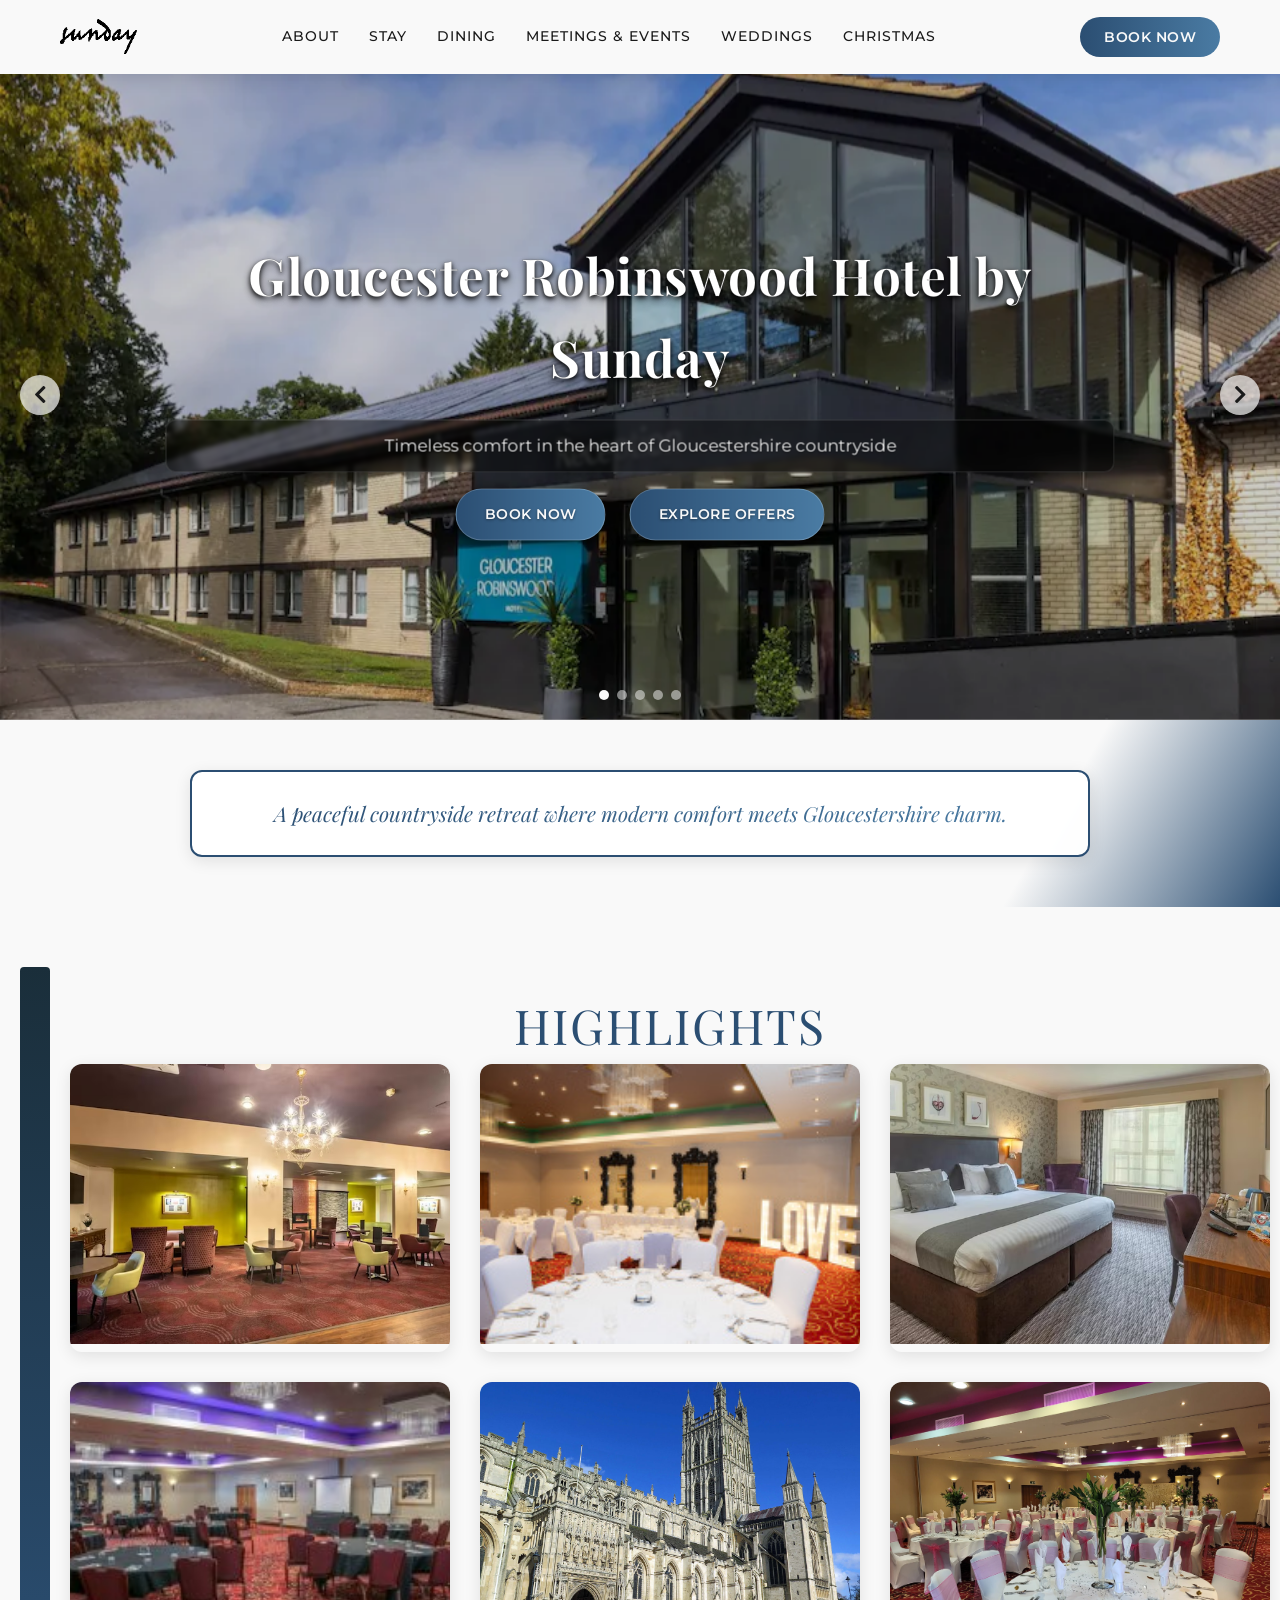
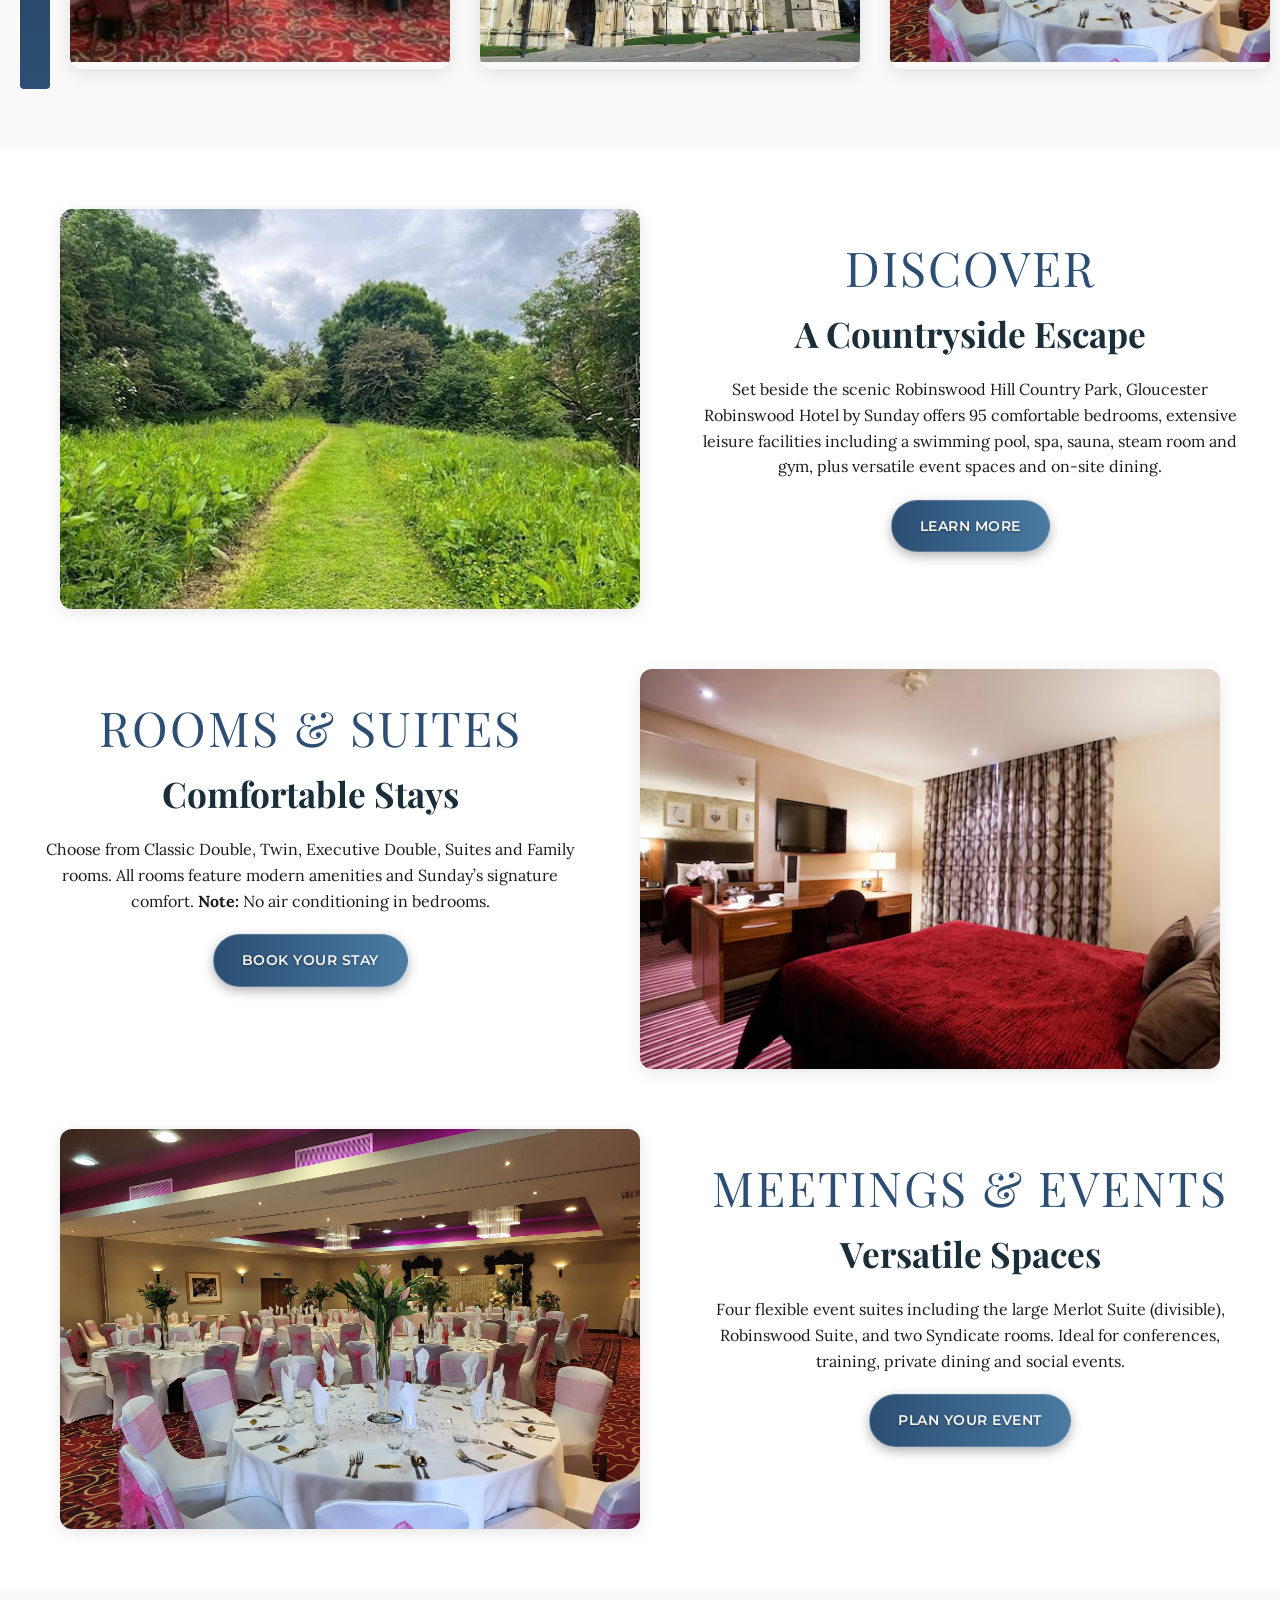
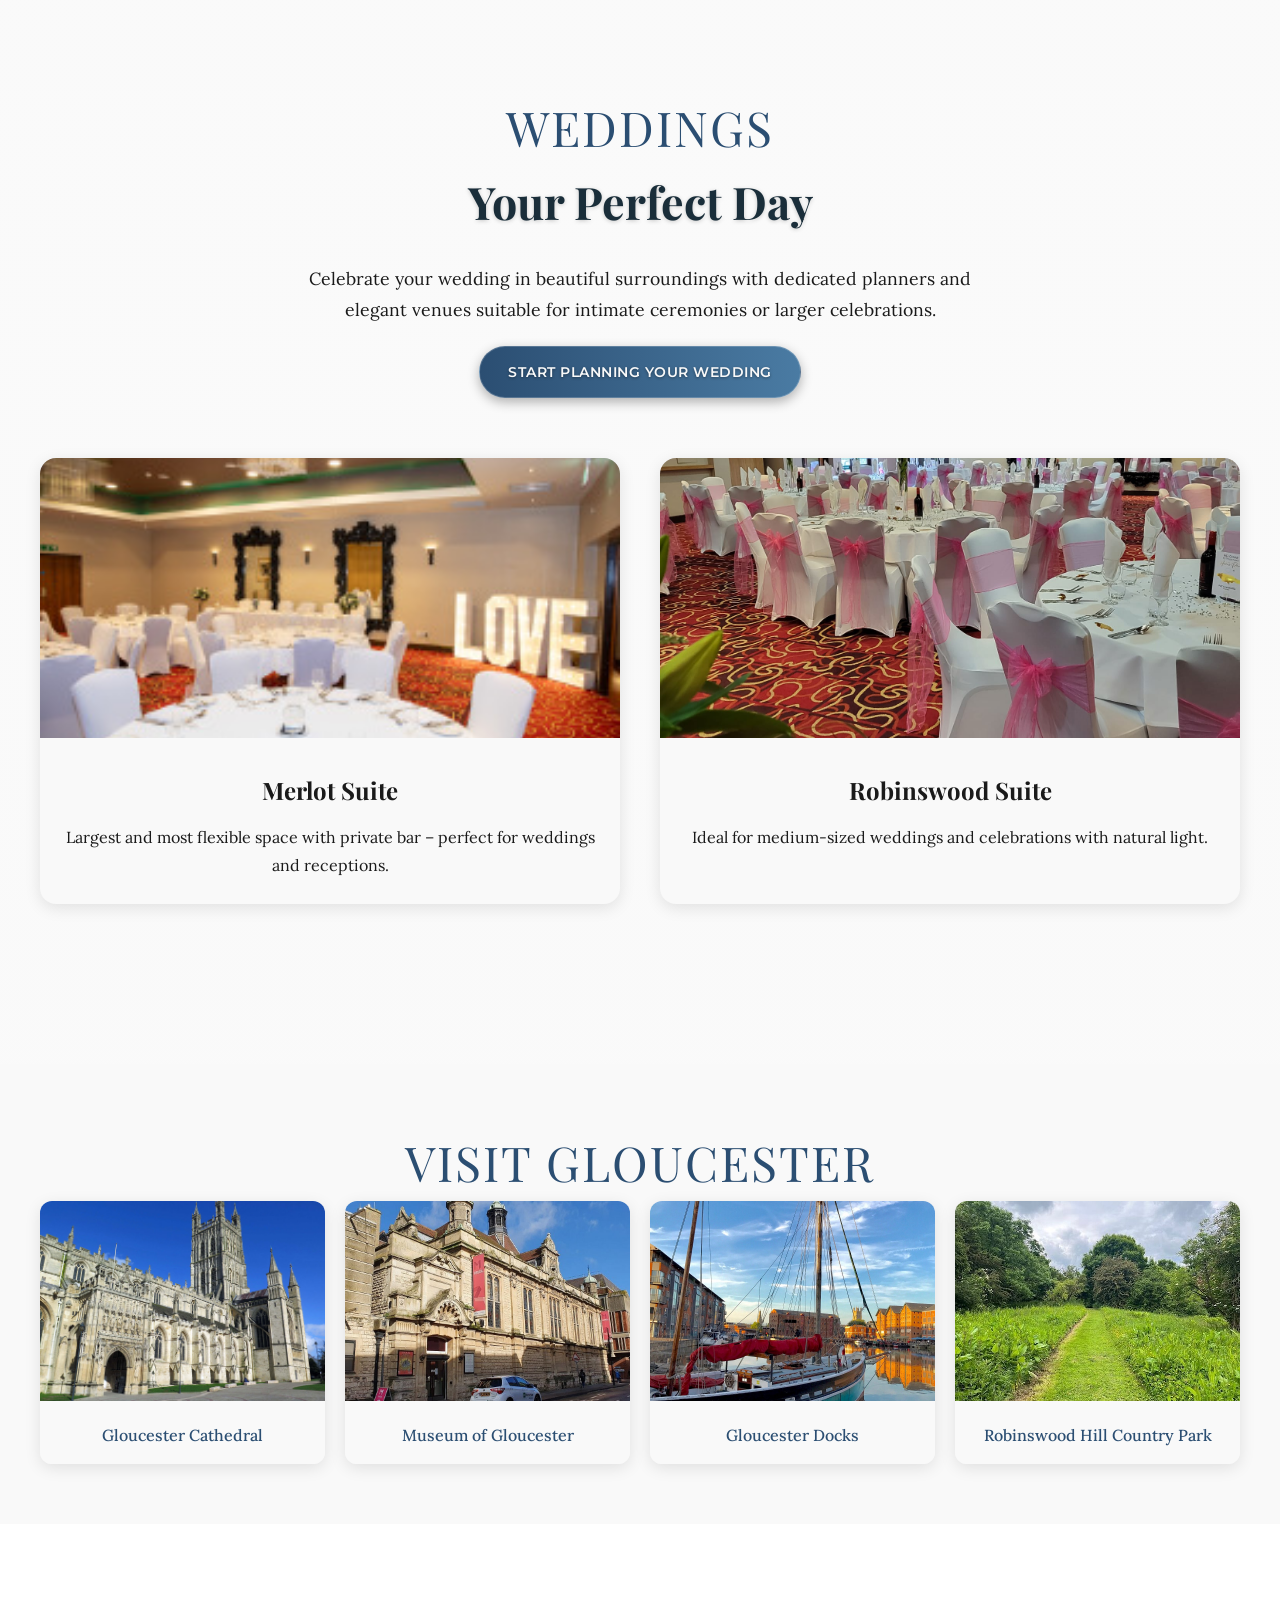
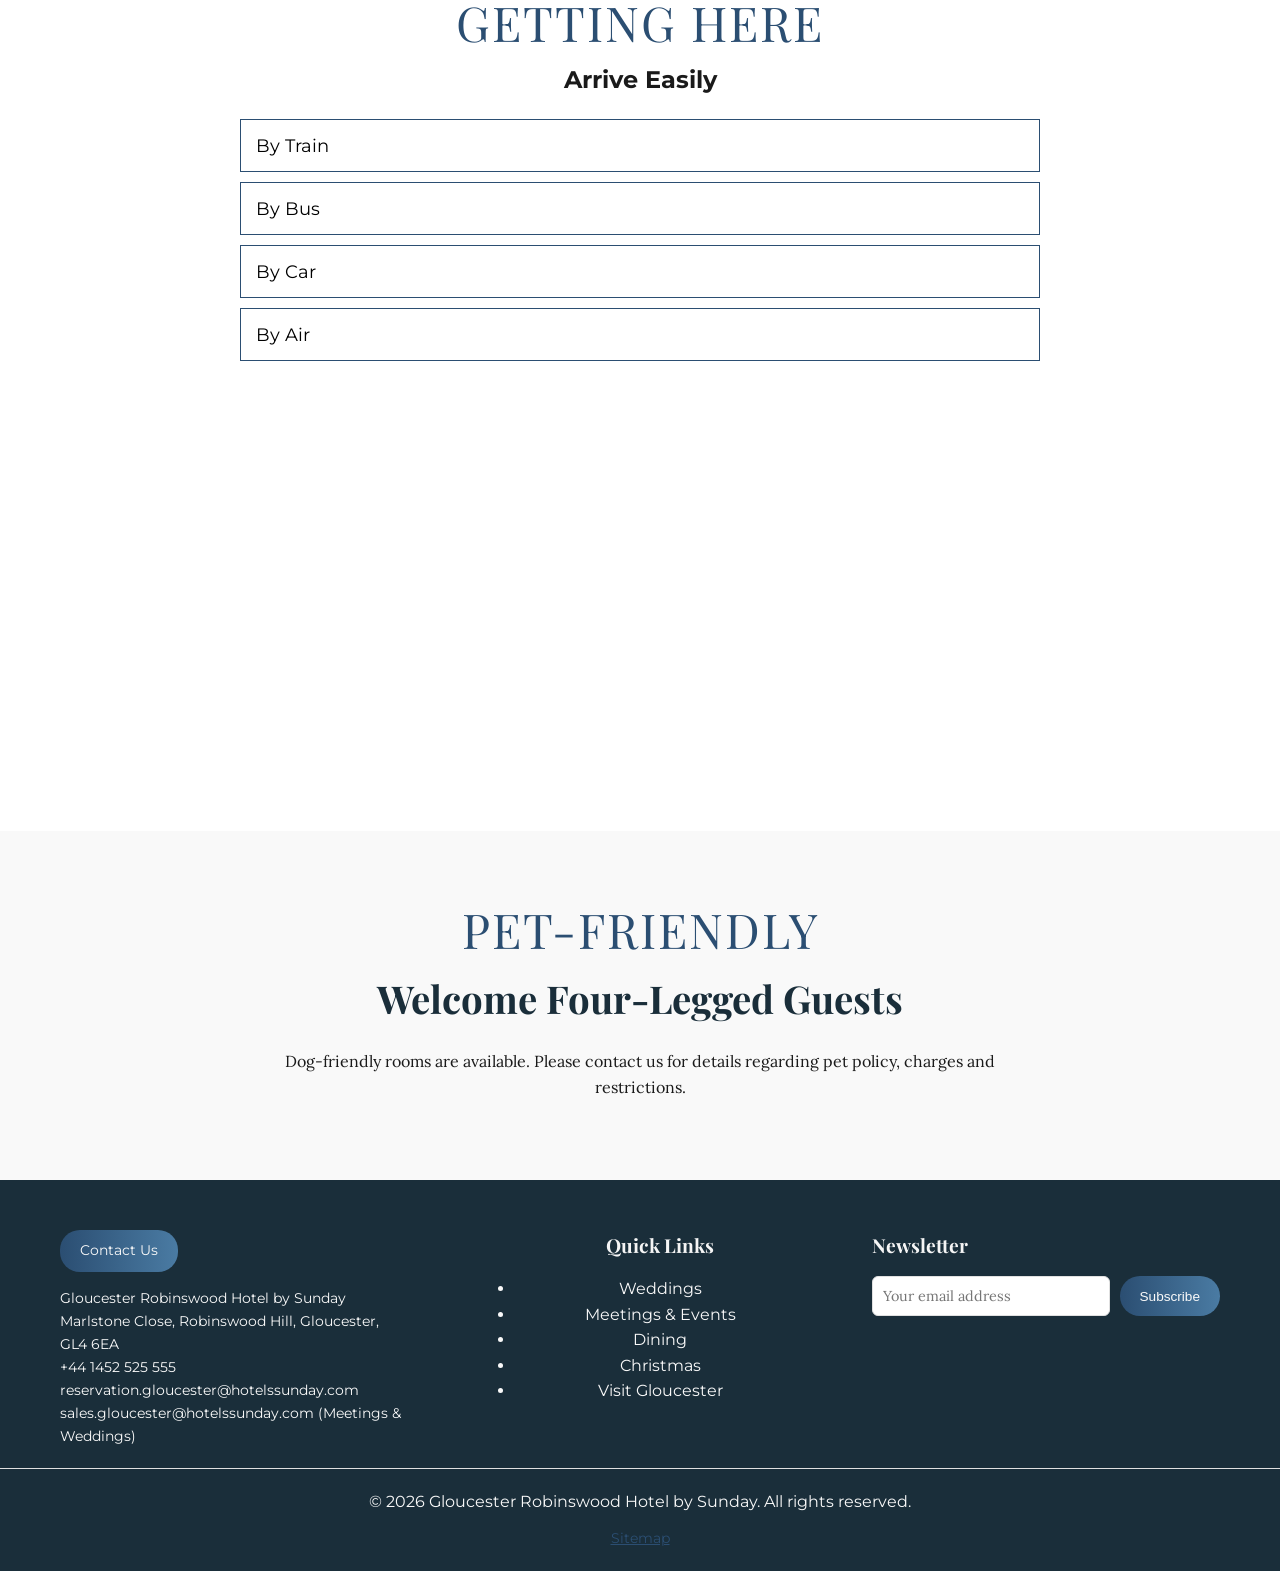
==== index.html @ 358e743c "upload" ====
<!doctype html>
<html lang="en">
  <head>
    <meta charset="UTF-8" />
    <meta name="viewport" content="width=device-width, initial-scale=1.0" />
    <meta
      name="description"
      content="Gloucester Robinswood Hotel by Sunday – A luxury countryside hotel set beside Robinswood Hill Country Park, offering elegant rooms, leisure facilities with swimming pool, modern dining, and event spaces."
    />
    <meta
      name="keywords"
      content="Gloucester Robinswood Hotel, Robinswood Hotel Gloucester, Gloucester Robinswood Hotel by Sunday, Sunday Hotel Gloucester, Hotels by Sunday, Robinswood Hill Hotel, Hotels in Gloucester, Hotels near Gloucester Cathedral, Hotels with Swimming Pool Gloucester, Dog Friendly Hotel Gloucester"
    />

    <meta name="author" content="Gloucester Robinswood Hotel by Sunday" />
    <meta name="robots" content="index, follow" />

    <!-- Open Graph Meta Tags -->
    <meta property="og:title" content="Gloucester Robinswood Hotel by Sunday" />
    <meta
      property="og:description"
      content="Luxury countryside hotel beside Robinswood Hill Country Park with swimming pool, spa, gym, elegant rooms and versatile event spaces."
    />
    <meta
      property="og:image"
      content="https://rougemonthotel.booksundays.com/images/exeter-cathedral-view.jpg"
    />
    <meta
      property="og:url"
      content="https://robinswoodhotel.booksundays.com/"
    />
    <meta property="og:type" content="website" />

    <!-- Twitter Card Meta Tags -->
    <meta name="twitter:card" content="summary_large_image" />
    <meta
      name="twitter:title"
      content="Gloucester Robinswood Hotel by Sunday"
    />
    <meta
      name="twitter:description"
      content="Luxury countryside hotel beside Robinswood Hill Country Park with swimming pool, spa, gym, elegant rooms and versatile event spaces."
    />
    <meta
      name="twitter:image"
      content="https://rougemonthotel.booksundays.com/images/exeter-cathedral-view.jpg"
    />

    <title>Gloucester Robinswood Hotel by Sunday</title>
    <link rel="stylesheet" href="styles.css" />
    <link
      rel="stylesheet"
      href="https://cdnjs.cloudflare.com/ajax/libs/font-awesome/5.15.4/css/all.min.css"
    />
    <link rel="preconnect" href="https://fonts.googleapis.com" />
    <link rel="preconnect" href="https://fonts.gstatic.com" crossorigin />
    <link
      rel="icon"
      href="https://rougemonthotel.booksundays.com/images/favicon.ico"
      type="image/png"
      sizes="48x48"
    />
    <link
      rel="apple-touch-icon"
      href="https://rougemonthotel.booksundays.com/images/favicon.ico"
    />
    <link
      href="https://fonts.googleapis.com/css2?family=Montserrat:wght@400;500;700&family=Playfair+Display:wght@600&family=Lora:wght@400;500&display=swap"
      rel="stylesheet"
    />

    <!-- Structured Data (JSON-LD) for Hotel -->
    <script type="application/ld+json">
      {
        "@context": "https://schema.org",
        "@type": "Hotel",
        "name": "Gloucester Robinswood Hotel by Sunday",
        "description": "Luxury countryside hotel beside Robinswood Hill Country Park offering elegant rooms, leisure facilities with swimming pool, spa, gym, modern dining and event spaces.",
        "address": {
          "@type": "PostalAddress",
          "streetAddress": "Marlstone Close, Robinswood Hill",
          "addressLocality": "Gloucester",
          "addressRegion": "Gloucestershire",
          "postalCode": "GL4 6EA",
          "addressCountry": "UK"
        },
        "telephone": "+44 1452 525 555",
        "email": "reservation.gloucester@hotelssunday.com",
        "logo": "https://rougemonthotel.booksundays.com/images/favicon.ico",
        "url": "https://robinswoodhotel.booksundays.com/",
        "image": "https://rougemonthotel.booksundays.com/images/exeter-cathedral-view.jpg",
        "starRating": {
          "@type": "Rating",
          "ratingValue": "4"
        }
      }
    </script>
  </head>
  <body>
    <!-- Preloader -->
    <div class="preloader">
      <div class="loader"></div>
    </div>

    <!-- Header -->
    <header class="site-header">
      <div class="header-container">
        <div class="logo">
          <a href="index.html"
            ><img
              src="images/output-onlinepngtools.png"
              alt="Gloucester Robinswood Hotel by Sunday Logo"
              loading="lazy"
          /></a>
        </div>
        <div class="nav-container">
          <nav class="main-navigation" aria-label="Main Navigation">
            <ul class="nav-menu">
              <li class="has-dropdown">
                <a href="#about" aria-haspopup="true" aria-expanded="false"
                  >About</a
                >
                <ul class="dropdown-menu" aria-label="About submenu">
                  <li><a href="about.html">Our Story</a></li>
                  <li><a href="contact.html">Contact Us</a></li>
                  <!-- <li><a href="pet-policy.html">Pet Policy</a></li> -->
                  <li><a href="gallery.html">Gallery</a></li>
                  <li><a href="explore.html">Visit Gloucester</a></li>
                </ul>
              </li>
              <li class="has-dropdown">
                <a href="#stay" aria-haspopup="true" aria-expanded="false"
                  >Stay</a
                >
                <ul class="dropdown-menu" aria-label="Stay submenu">
                  <li><a href="rooms.html">Rooms & Suites</a></li>
                </ul>
              </li>
              <li><a href="dining.html">Dining</a></li>
              <li><a href="meetings.html">Meetings & Events</a></li>
              <li><a href="weddings.html">Weddings</a></li>
              <li><a href="christmas.html">Christmas</a></li>
            </ul>
          </nav>
        </div>
        <div class="nav-book">
          <a
            href="https://booking.emea.hkclients.com/index.html#/booking/search?pc=ENERR003&property_id=3be626f1-9f3f-45f9-8170-609f9473817e&url=https://www.oyorooms.com/gb/291853/"
            class="btn-book"
            >Book Now</a
          >
        </div>
        <div
          class="mobile-menu-toggle"
          role="button"
          aria-label="Toggle navigation"
          tabindex="0"
        >
          <span></span><span></span><span></span>
        </div>
      </div>
    </header>

    <!-- Hero Slider -->
    <section id="home" class="hero-slider">
      <div class="slider-container">
        <div class="slide active" data-zoom="active">
          <img
            src="images/facade.webp"
            alt="Gloucester Robinswood Hotel exterior with Robinswood Hill view"
            loading="lazy"
          />
          <div class="slide-content">
            <h1>Gloucester Robinswood Hotel by Sunday</h1>
            <p>Timeless comfort in the heart of Gloucestershire countryside</p>
            <a href="https://booking.emea.hkclients.com/..." class="btn-primary"
              >Book Now</a
            >
            <a href="#highlight" class="btn-primary">Explore Offers</a>
          </div>
        </div>
        <div class="slide" data-zoom>
          <img
            src="images/classic-double room.avif"
            alt="Elegant Hotel Room"
            loading="lazy"
          />
          <div class="slide-content">
            <h1>Elegant Rooms & Suites</h1>
            <p>95 beautifully appointed rooms with Sunday’s signature style.</p>
            <a href="rooms.html" class="btn-primary">View Rooms</a>
          </div>
        </div>
        <div class="slide" data-zoom>
          <img src="images/food.webp" alt="Modern Dining" loading="lazy" />
          <div class="slide-content">
            <h1>Restaurant & Bar</h1>
            <p>Enjoy delicious food and drinks in a relaxed setting.</p>
            <a href="dining.html" class="btn-primary">Explore Dining</a>
          </div>
        </div>
        <div class="slide" data-zoom>
          <img
            src="images/1c4be991-f437-4307-af16-259a1a120efe.jpg"
            alt="Event Space"
            loading="lazy"
          />
          <div class="slide-content">
            <h1>Meetings & Events</h1>
            <p>
              Four versatile spaces for conferences, weddings and celebrations.
            </p>
            <a href="meetings.html" class="btn-primary">Plan Your Event</a>
          </div>
        </div>
        <div class="slide" data-zoom>
          <img
            src="images/WhatsApp Image 2023-08-19 at 15.15.45.jpeg"
            alt="Wedding Venue"
            loading="lazy"
          />
          <div class="slide-content">
            <h1>Dream Weddings</h1>
            <p>Celebrate your special day in beautiful surroundings.</p>
            <a href="weddings.html" class="btn-primary">Discover Weddings</a>
          </div>
        </div>
      </div>
      <div class="slider-controls">
        <button class="prev-slide" aria-label="Previous slide">
          <i class="fas fa-chevron-left"></i>
        </button>
        <button class="next-slide" aria-label="Next slide">
          <i class="fas fa-chevron-right"></i>
        </button>
      </div>
      <div class="slider-dots">
        <span class="dot active" data-slide="0"></span>
        <span class="dot" data-slide="1"></span>
        <span class="dot" data-slide="2"></span>
        <span class="dot" data-slide="3"></span>
        <span class="dot" data-slide="4"></span>
      </div>
    </section>

    <!-- Transition Quote -->
    <section class="section-transition-quote">
      <div class="quote-box">
        <p class="quote-text">
          A peaceful countryside retreat where modern comfort meets
          Gloucestershire charm.
        </p>
      </div>
    </section>

    <!-- Highlights -->
    <section id="explore" class="highlights-showcase">
      <div class="section-label" id="highlight">Highlights</div>
      <div class="highlight-grid">
        <a href="dining.html" class="highlight-card">
          <img
            src="images/dining-4.avif"
            alt="Restaurant & Bar"
            loading="lazy"
          />
          <div class="highlight-overlay">
            <h3 class="highlight-title">Dining</h3>
          </div>
        </a>
        <a href="weddings.html" class="highlight-card">
          <img
            src="images/Merlot - wedding.jpg"
            alt="Weddings"
            loading="lazy"
          />
          <div class="highlight-overlay">
            <h3 class="highlight-title">Weddings</h3>
          </div>
        </a>
        <a href="rooms.html" class="highlight-card">
          <img src="images/rooms.avif" alt="Rooms & Suites" loading="lazy" />
          <div class="highlight-overlay">
            <h3 class="highlight-title">Rooms & Suites</h3>
          </div>
        </a>
        <a href="meetings.html" class="highlight-card">
          <img
            src="images/Merlot - conference.jpg"
            alt="Events"
            loading="lazy"
          />
          <div class="highlight-overlay">
            <h3 class="highlight-title">Events</h3>
          </div>
        </a>
        <a href="explore.html" class="highlight-card">
          <img
            src="images/Gloucester Cathedral.jpg"
            alt="Local Attractions"
            loading="lazy"
          />
          <div class="highlight-overlay">
            <h3 class="highlight-title">Visit Gloucester</h3>
          </div>
        </a>
        <a href="christmas.html" class="highlight-card">
          <img
            src="images/WhatsApp Image 2023-08-19 at 15.15.45.jpeg"
            alt="Christmas"
            loading="lazy"
          />
          <div class="highlight-overlay">
            <h3 class="highlight-title">Celebrations</h3>
          </div>
        </a>
      </div>
    </section>

    <!-- About Section -->
    <section class="magazine-section" id="about">
      <div class="single-banner">
        <img
          src="images/country Park.jpg"
          alt="Gloucester Robinswood Hotel exterior"
          loading="lazy"
        />
      </div>
      <div class="magazine-content">
        <div class="section-label">Discover</div>
        <h2>A Countryside Escape</h2>
        <p>
          Set beside the scenic Robinswood Hill Country Park, Gloucester
          Robinswood Hotel by Sunday offers 95 comfortable bedrooms, extensive
          leisure facilities including a swimming pool, spa, sauna, steam room
          and gym, plus versatile event spaces and on-site dining.
        </p>
        <a href="about.html" class="btn-primary">Learn More</a>
      </div>
    </section>

    <!-- Rooms Section -->
    <section class="magazine-section reverse" id="rooms">
      <div class="single-banner">
        <img
          src="images/classic-double room-2.avif"
          alt="Hotel Room"
          loading="lazy"
        />
      </div>
      <div class="magazine-content">
        <div class="section-label">Rooms & Suites</div>
        <h2>Comfortable Stays</h2>
        <p>
          Choose from Classic Double, Twin, Executive Double, Suites and Family
          rooms. All rooms feature modern amenities and Sunday’s signature
          comfort.
          <strong>Note:</strong> No air conditioning in bedrooms.
        </p>
        <a href="rooms.html" class="btn-primary">Book Your Stay</a>
      </div>
    </section>

    <!-- Events Section -->
    <section class="magazine-section" id="events">
      <div class="single-banner">
        <img
          src="images/WhatsApp Image 2023-08-19 at 15.15.45.jpeg"
          alt="Event Space"
          loading="lazy"
        />
      </div>
      <div class="magazine-content">
        <div class="section-label">Meetings & Events</div>
        <h2>Versatile Spaces</h2>
        <p>
          Four flexible event suites including the large Merlot Suite
          (divisible), Robinswood Suite, and two Syndicate rooms. Ideal for
          conferences, training, private dining and social events.
        </p>
        <a href="meetings.html" class="btn-primary">Plan Your Event</a>
      </div>
    </section>

    <!-- Weddings Section -->
    <section class="wedding-section" id="weddings">
      <div class="wedding-content">
        <div class="section-label">Weddings</div>
        <h2>Your Perfect Day</h2>
        <p>
          Celebrate your wedding in beautiful surroundings with dedicated
          planners and elegant venues suitable for intimate ceremonies or larger
          celebrations.
        </p>
        <a href="weddings.html" class="btn-primary"
          >Start Planning Your Wedding</a
        >
      </div>
      <div class="wedding-spaces">
        <div class="wedding-space">
          <div class="wedding-space-image">
            <img
              src="images/Merlot - wedding.jpg"
              alt="Wedding Venue"
              loading="lazy"
            />
          </div>
          <div class="wedding-space-content">
            <h3>Merlot Suite</h3>
            <p>
              Largest and most flexible space with private bar – perfect for
              weddings and receptions.
            </p>
          </div>
        </div>
        <div class="wedding-space">
          <div class="wedding-space-image">
            <img
              src="images/WhatsApp Image 2023-08-19 at 15.15.43.jpeg"
              alt="Wedding Venue"
              loading="lazy"
            />
          </div>
          <div class="wedding-space-content">
            <h3>Robinswood Suite</h3>
            <p>
              Ideal for medium-sized weddings and celebrations with natural
              light.
            </p>
          </div>
        </div>
      </div>
    </section>

    <!-- Things To Do Nearby -->
    <section id="things" class="things-section">
      <div class="section-label">Visit Gloucester</div>
      <div class="things-grid">
        <div class="thing-card">
          <img
            src="images/Gloucester Cathedral.jpg"
            alt="Gloucester Cathedral"
            loading="lazy"
          />
          <div class="thing-info">
            <a href="https://www.gloucestercathedral.org.uk/" target="_blank"
              >Gloucester Cathedral</a
            >
          </div>
        </div>
        <div class="thing-card">
          <img
            src="images/Museum of Gloucester.jpg"
            alt="Museum of Gloucester"
            loading="lazy"
          />
          <div class="thing-info">
            <a href="https://museumofgloucester.co.uk/" target="_blank"
              >Museum of Gloucester</a
            >
          </div>
        </div>
        <div class="thing-card">
          <img
            src="images/Gloucester Docks.jpg"
            alt="Gloucester Docks"
            loading="lazy"
          />
          <div class="thing-info">
            <a href="https://www.gloucesterdocks.co.uk/" target="_blank"
              >Gloucester Docks</a
            >
          </div>
        </div>
        <div class="thing-card">
          <img
            src="images/country Park.jpg"
            alt="Robinswood Hill Country Park"
            loading="lazy"
          />
          <div class="thing-info">
            <a href="#" target="_blank">Robinswood Hill Country Park</a>
          </div>
        </div>
      </div>
    </section>

    <!-- Transportation -->
    <section class="transportation-section" id="find-us">
      <div class="section-label">Getting Here</div>
      <h2>Arrive Easily</h2>
      <div class="transport-accordion">
        <div class="accordion-item">
          <button class="accordion-toggle" aria-expanded="false">
            By Train
          </button>
          <div class="accordion-content">
            <p>Nearest station: Gloucester Station – 3 miles</p>
          </div>
        </div>
        <div class="accordion-item">
          <button class="accordion-toggle" aria-expanded="false">By Bus</button>
          <div class="accordion-content">
            <p>
              Number 10 bus every 10 minutes from Gloucester city centre.
              Nearest stop: Matson Shops (5-minute walk).
            </p>
          </div>
        </div>
        <div class="accordion-item">
          <button class="accordion-toggle" aria-expanded="false">By Car</button>
          <div class="accordion-content">
            <p><strong>From M5:</strong></p>
            <p>
              Exit at Junction 11A or Junction 12 and follow signs towards
              Robinswood Hill.
            </p>
          </div>
        </div>
        <div class="accordion-item">
          <button class="accordion-toggle" aria-expanded="false">By Air</button>
          <div class="accordion-content">
            <p>
              Gloucestershire Airport – 8.7 miles<br />Bristol Airport – 45.3
              miles
            </p>
          </div>
        </div>
      </div>
    </section>

    <!-- Map Section - Updated with correct location -->
    <section class="map-container">
      <iframe
        src="https://www.google.com/maps/embed?pb=!1m18!1m12!1m3!1d2510.210067740491!2d-2.2198602!3d51.8355134!2m3!1f0!2f0!3f0!3m2!1i1024!2i768!4f13.1!3m3!1m2!1s0x487105ffd457f14b%3A0x4367ba7015c676b7!2sGloucester%20Robinswood%20Hotel%20By%20Sunday!5e0!3m2!1sen!2sin!4v1744190000000"
        width="600"
        height="450"
        style="border: 0"
        allowfullscreen=""
        loading="lazy"
        referrerpolicy="no-referrer-when-downgrade"
      >
      </iframe>
    </section>

    <!-- Pet Policy Section -->
    <section class="pet-policy-section" id="pet-policy">
      <div class="section-label">Pet-Friendly</div>
      <h2>Welcome Four-Legged Guests</h2>
      <p>
        Dog-friendly rooms are available. Please contact us for details
        regarding pet policy, charges and restrictions.
      </p>
      <!-- <a href="pet-policy.html" class="btn-primary">View Full Pet Policy</a> -->
    </section>

    <!-- Footer -->
    <footer class="site-footer" id="contact">
      <div class="footer-columns">
        <div class="footer-column contact-column">
          <a href="contact.html" class="footer-button">Contact Us</a>
          <address>
            Gloucester Robinswood Hotel by Sunday<br />
            Marlstone Close, Robinswood Hill, Gloucester, GL4 6EA<br />
            <a href="tel:+441452525555">+44 1452 525 555</a><br />
            <a href="mailto:reservation.gloucester@hotelssunday.com"
              >reservation.gloucester@hotelssunday.com</a
            ><br />
            <a href="mailto:sales.gloucester@hotelssunday.com"
              >sales.gloucester@hotelssunday.com</a
            >
            (Meetings & Weddings)
          </address>
        </div>
        <div class="footer-column quick-links-column">
          <h4>Quick Links</h4>
          <ul>
            <li><a href="weddings.html">Weddings</a></li>
            <li><a href="meetings.html">Meetings & Events</a></li>
            <li><a href="dining.html">Dining</a></li>
            <li><a href="christmas.html">Christmas</a></li>
            <li><a href="explore.html">Visit Gloucester</a></li>
          </ul>
        </div>
        <div class="footer-column newsletter">
          <h4>Newsletter</h4>
          <form
            action="https://formsubmit.co/sales.gloucester@hotelssunday.com"
            method="POST"
            class="newsletter-form"
          >
            <input
              type="email"
              name="email"
              placeholder="Your email address"
              required
              aria-label="Your Email"
            />
            <button class="btn" type="submit">Subscribe</button>
            <input type="hidden" name="_captcha" value="false" />
            <input
              type="hidden"
              name="_subject"
              value="New Newsletter Signup!"
            />
            <input
              type="hidden"
              name="_next"
              value="https://robinswoodhotel.booksundays.com/newsletter?subscribed=true"
            />
          </form>
        </div>
      </div>
      <div class="footer-bottom">
        <p>
          © 2026 Gloucester Robinswood Hotel by Sunday. All rights reserved.
        </p>
        <ul class="footer-legal">
          <!-- <li><a href="privacy.html">Privacy Policy</a></li> -->
          <!-- <li><a href="terms.html">Terms & Conditions</a></li> -->
          <li><a href="sitemap.xml">Sitemap</a></li>
        </ul>
      </div>
    </footer>

    <script src="script.js"></script>
  </body>
</html>
---- styles.css ----
:root {
  --primary-color: #2b4e72;
  --secondary-color: #1a2e3a;
  --accent-color: #d4a373;
  --light-color: #f9f9f9;
  --dark-color: #1a1a1a;
  --border-color: #e0e0e0;
  --transition: all 0.3s ease;
  --shadow-light: 0 4px 16px rgba(0, 0, 0, 0.1);
  --shadow-dark: 0 8px 24px rgba(0, 0, 0, 0.2);
  --header-height: 60px;
}

@import url('https://fonts.googleapis.com/css2?family=Montserrat:wght@400;500;700&family=Playfair+Display:wght@600&family=Lora:wght@400;500&display=swap');

* {
  margin: 0;
  padding: 0;
  box-sizing: border-box;
}

html, body {
  width: 100%;
  max-width: 100vw;
  overflow-x: hidden;
  scroll-behavior: smooth;
}

body {
  font-family: 'Montserrat', sans-serif;
  font-weight: 400;
  font-size: 1rem;
  line-height: 1.6;
  color: var(--dark-color);
  background: white;
  background-attachment: fixed;
  position: relative;
}

/* Preloader */
.preloader {
  position: fixed;
  top: 0;
  left: 0;
  width: 100%;
  height: 100%;
  background: var(--light-color);
  display: flex;
  align-items: center;
  justify-content: center;
  z-index: 9999;
  transition: opacity 0.5s ease;
}

.preloader.hidden {
  opacity: 0;
  pointer-events: none;
}

.loader {
  width: 50px;
  height: 50px;
  border: 5px solid var(--primary-color);
  border-top-color: transparent;
  border-radius: 50%;
  animation: spin 1s linear infinite;
}

@keyframes spin {
  to { transform: rotate(360deg); }
}

/* Header */
.site-header {
  position: fixed;
  top: 0;
  left: 0;
  width: 100%;
  z-index: 1000;
  background: var(--light-color);
  box-shadow: var(--shadow-light);
  transition: var(--transition);
}

.site-header.scrolled {
  background: rgba(249, 249, 249, 0.95);
  backdrop-filter: blur(10px);
}

.header-container {
  display: flex;
  align-items: stretch;
  max-width: 1200px;
  margin: 0 auto;
  padding: 12px 20px;
}

.logo {
  flex: 0 0 auto;
  display: flex;
  align-items: center;
}

.logo img {
  max-height: 35px;
  width: auto;
  object-fit: contain;
  transition: var(--transition);
  margin-top: 7px;
}

.logo img:hover {
  transform: scale(1.1);
  filter: brightness(1.1);
}

.nav-container {
  flex: 1;
  display: flex;
  align-items: center;
  justify-content: center;
}

.nav-menu {
  display: flex;
  list-style: none;
  gap: 30px;
  margin: 0;
  padding: 0;
  align-items: center;
}

.main-navigation ul li a {
  color: var(--dark-color);
  font-weight: 500;
  font-size: 0.9rem;
  text-transform: uppercase;
  letter-spacing: 1px;
  text-decoration: none;
  position: relative;
  display: flex;
  align-items: center;
  height: 100%;
}

.main-navigation ul li a::after {
  content: '';
  position: absolute;
  bottom: -4px;
  left: 0;
  width: 0;
  height: 2px;
  background: var(--primary-color);
  transition: var(--transition);
}

.main-navigation ul li a:hover::after,
.main-navigation ul li a:focus::after {
  width: 100%;
}

.nav-menu li.has-dropdown {
  position: relative;
}

.nav-menu li .dropdown-menu {
  display: none;
  position: absolute;
  top: 100%;
  left: 0;
  background: var(--light-color);
  border: 1px solid var(--border-color);
  min-width: 200px;
  border-radius: 8px;
  box-shadow: var(--shadow-light);
  z-index: 999;
  transform: translateY(10px);
  opacity: 0;
  transition: all 0.4s ease;
  flex-direction: column;
  align-items: flex-start;
  padding: 10px 0;
}

.nav-menu li.has-dropdown:hover .dropdown-menu,
.nav-menu li.has-dropdown:focus-within .dropdown-menu {
  display: flex;
  transform: translateY(0);
  opacity: 1;
}

.nav-menu li .dropdown-menu li {
  width: 100%;
}

.nav-menu li .dropdown-menu a {
  display: block;
  padding: 12px 20px;
  color: var(--dark-color);
  font-weight: 400;
  font-size: 0.85rem;
  text-transform: none;
  letter-spacing: 0.5px;
  transition: var(--transition);
}

.nav-menu li .dropdown-menu a:hover,
.nav-menu li .dropdown-menu a:focus {
  background: var(--accent-color);
  color: var(--light-color);
}

.nav-book {
  display: flex;
  align-items: center;
  margin-left: auto;
}

.nav-book a.btn-book {
  background: linear-gradient(90deg, var(--primary-color), #4a7ba3);
  color: var(--light-color);
  font-size: 0.87rem;
  font-weight: 600;
  text-transform: uppercase;
  letter-spacing: 0.5px;
  text-decoration: none;
  border: none;
  padding: 12px 24px;
  border-radius: 24px;
  position: relative;
  overflow: hidden;
  z-index: 1;
  transition: var(--transition);
  display: flex;
  align-items: center;
  height: 40px;
}

.nav-book a.btn-book:hover,
.nav-book a.btn-book:focus {
  background: linear-gradient(90deg, var(--accent-color), #e8c2a3);
  color: var(--dark-color);
  transform: translateY(-3px);
  box-shadow: var(--shadow-dark);
}

/* Mobile Menu Toggle */
.mobile-menu-toggle {
  display: none;
  flex-direction: column;
  justify-content: center;
  cursor: pointer;
  z-index: 1001;
  width: 40px;
  height: 40px;
  padding: 0;
  margin-left: 10px;
}

.mobile-menu-toggle span {
  width: 30px;
  height: 4px;
  background: var(--accent-color);
  margin: 4px 0;
  transition: var(--transition);
}

.mobile-menu-toggle.active span:nth-child(1) {
  transform: rotate(45deg) translate(5px, 5px);
}

.mobile-menu-toggle.active span:nth-child(2) {
  opacity: 0;
}

.mobile-menu-toggle.active span:nth-child(3) {
  transform: rotate(-45deg) translate(5px, -5px);
}

/* Hero Slider */
.hero-slider {
  position: relative;
  height: calc(100vh - 60px);
  max-height: 650px;
  margin-top: 70px;
  overflow: hidden;
}

.slider-container {
  height: 100%;
  width: 100%;
  position: relative;
}

.slide {
  position: absolute;
  top: 0;
  left: 0;
  width: 100%;
  height: 100%;
  display: none;
  will-change: transform;
}

.slide.active {
  display: block;
}

.slide img {
  width: 100%;
  height: 100%;
  object-fit: cover;
  object-position: center;
  transform: scale(1.05);
  transition: transform 4s ease-in-out;
  will-change: transform;
  image-rendering: -webkit-optimize-contrast;
  image-rendering: crisp-edges;
}

.slide.active img {
  transform: scale(1);
}

.slide::after {
  content: "";
  position: absolute;
  top: 0;
  left: 0;
  width: 100%;
  height: 100%;
  background: rgba(0, 0, 0, 0.2);
  z-index: 1;
}

.slide-content {
  position: absolute;
  top: 38%;
  left: 50%;
  transform: translate(-50%, -30%);
  text-align: center;
  color: var(--light-color);
  width: 999px;
  padding: 25px;
  z-index: 2;
}

.slide-content h1 {
  font-family: 'Playfair Display', serif;
  font-size: clamp(2.5rem, 5vw, 3.2rem);
  font-weight: 700;
  margin-bottom: 20px;
  color: #fff;
  text-align: center;
  text-shadow: 
    0 2px 4px rgba(0, 0, 0, 0.8),
    0 4px 8px rgba(0, 0, 0, 0.6);
  letter-spacing: 0.5px;
  -webkit-text-stroke: 0.5px rgba(0, 0, 0, 0.3);
}

.slide-content p {
  font-family: 'Montserrat', sans-serif;
  font-size: clamp(0.9rem, 1.8vw, 1.05rem);
  background: rgba(0, 0, 0, 0.4);
  color: #f2f2f2;
  padding: 0.75rem 1.25rem;
  border-radius: 10px;
  margin-bottom: 16px;
  line-height: 1.6;
  border: 1px solid rgba(255, 255, 255, 0.15);
  text-shadow: 0 1px 2px rgba(0, 0, 0, 0.6);
  backdrop-filter: blur(2px);
}

.btn-primary {
  margin: 0 10px;
  display: inline-block;
  background: linear-gradient(90deg, var(--primary-color), #4a7ba3);
  color: var(--light-color);
  text-shadow: 0 1px 3px rgba(0, 0, 0, 0.4);
  padding: 14px 28px;
  border-radius: 28px;
  font-size: 0.875rem;
  font-weight: 600;
  text-transform: uppercase;
  letter-spacing: 0.5px;
  box-shadow: 0 4px 12px rgba(0, 0, 0, 0.3);
  border: 1px solid rgba(255, 255, 255, 0.2);
  text-decoration: none;
  transition: var(--transition);
}

.btn-primary:hover,
.btn-primary:focus {
  background: linear-gradient(90deg, var(--accent-color), #e8c2a3);
  color: var(--dark-color);
  transform: translateY(-3px);
  box-shadow: var(--shadow-dark);
}

.slider-controls {
  position: absolute;
  top: 50%;
  width: 100%;
  display: flex;
  justify-content: space-between;
  padding: 0 20px;
  transform: translateY(-50%);
}

.slider-controls button {
  background: rgba(249, 249, 249, 0.7);
  border: none;
  width: 40px;
  height: 40px;
  border-radius: 50%;
  cursor: pointer;
  font-size: 1.25rem;
  color: var(--dark-color);
  transition: var(--transition);
}

.slider-controls button:hover,
.slider-controls button:focus {
  background: var(--light-color);
}

.slider-dots {
  position: absolute;
  bottom: 20px;
  left: 50%;
  transform: translateX(-50%);
  display: flex;
  gap: 8px;
}

.dot {
  width: 10px;
  height: 10px;
  border-radius: 50%;
  background: rgba(249, 249, 249, 0.5);
  cursor: pointer;
  transition: var(--transition);
}

.dot.active {
  background: var(--light-color);
}

/* Section Transition Quote */
.section-transition-quote {
  padding: 50px 20px;
  background: linear-gradient(120deg, var(--light-color) 80%, var(--primary-color) 100%);
  text-align: center;
  position: relative;
  overflow: hidden;
}

.quote-box {
  max-width: 900px;
  margin: 0 auto;
  padding: 25px;
  background: rgba(255, 255, 255, 0.95);
  border-radius: 12px;
  box-shadow: var(--shadow-light);
  border: 2px solid var(--primary-color);
  backdrop-filter: blur(4px);
}

.quote-text {
  font-family: 'Playfair Display', serif;
  font-size: clamp(1rem, 2vw, 1.3rem);
  font-style: italic;
  background: linear-gradient(90deg, var(--primary-color), #4a7ba3);
  background-clip: text;
  -webkit-background-clip: text;
  color: transparent;
}

/* Highlights Showcase */
.highlights-showcase {
  padding: 80px 0 80px 60px;
  background: var(--light-color);
  position: relative;
}

.highlights-showcase::before {
  content: "";
  position: absolute;
  top: 60px;
  left: 20px;
  width: 30px;
  height: calc(100% - 120px);
  background: linear-gradient(180deg, var(--secondary-color), var(--primary-color));
  border-radius: 4px;
}

.section-label {
  font-family: 'Playfair Display', serif;
  font-size: 3rem;
  color: var(--primary-color);
  text-transform: uppercase;
  letter-spacing: 2px;
  text-align: center;
}

.highlight-grid {
  display: grid;
  grid-template-columns: repeat(auto-fit, minmax(280px, 1fr));
  gap: 30px;
  max-width: 1200px;
  margin: 0 auto;
}

.highlight-card {
  border-radius: 12px;
  overflow: hidden;
  box-shadow: var(--shadow-light);
  transition: var(--transition);
  position: relative;
}

.highlight-card:hover {
  transform: translateY(-10px) rotate(2deg);
  box-shadow: var(--shadow-dark);
}

.highlight-card img {
  width: 100%;
  height: 280px;
  object-fit: cover;
  transition: transform 0.5s ease;
}

.highlight-card:hover img {
  transform: scale(1.1);
}

.highlight-overlay {
  position: absolute;
  inset: 0;
  background: linear-gradient(180deg, rgba(43, 78, 114, 0.7), rgba(0, 0, 0, 0.5));
  opacity: 0;
  display: flex;
  align-items: center;
  justify-content: center;
  transition: var(--transition);
}

.highlight-card:hover .highlight-overlay {
  opacity: 1;
}

.highlight-title {
  font-family: 'Playfair Display', serif;
  font-size: clamp(1.3rem, 2vw, 1.6rem);
  color: var(--light-color);
  text-align: center;
}

/* Magazine Sections */
.magazine-section {
  display: flex;
  align-items: flex-start;
  max-width: 1200px;
  margin: 60px auto;
  padding: 0 20px;
  gap: 40px;
}

.magazine-section.reverse {
  flex-direction: row-reverse;
}

.single-banner {
  flex: 0 0 50%; 
  position: relative;
}

.single-banner img {
  width: 100%;
  height: 400px; 
  object-fit: fill; 
  object-position: center;
  border-radius: 12px;
  box-shadow: var(--shadow-light);
  image-rendering: auto; 
  display: block; 
}

.magazine-content {
  flex: 0 0 50%;
  padding: 20px;
  text-align: center;
}

.magazine-content h2 {
  font-family: 'Playfair Display', serif;
  font-size: clamp(1.8rem, 3vw, 2.2rem);
  color: var(--secondary-color);
  margin-bottom: 15px;
}

.magazine-content p {
  font-family: 'Lora', serif;
  font-size: 1rem;
  color: var(--dark-color);
  margin-bottom: 20px;
}

/* Wedding Section */
/* Wedding Section */
.wedding-section {
  padding: 100px 20px;
  background: url('https://images.unsplash.com/photo-1519225421980-715cb0215aed?ixlib=rb-4.0.3&auto=format&fit=crop&w=1920&q=80') no-repeat center center/cover;
  background-attachment: fixed;
  position: relative;
  overflow: hidden;
  min-height: 800px;
}

.wedding-section::before {
  content: '';
  position: absolute;
  top: 0;
  left: 0;
  width: 100%;
  height: 100%;
  background: linear-gradient(180deg, rgba(249, 249, 249, 0.85), rgba(249, 249, 249, 0.9));
  z-index: 1;
}

.wedding-content {
  max-width: 900px;
  margin: 0 auto 60px;
  text-align: center;
  position: relative;
  z-index: 2;
}

.wedding-content h2 {
  font-family: 'Playfair Display', serif;
  font-size: clamp(2.2rem, 4vw, 2.8rem);
  color: var(--secondary-color);
  margin-bottom: 25px;
  text-shadow: 0 1px 4px rgba(0, 0, 0, 0.2);
}

.wedding-content p {
  font-family: 'Lora', serif;
  font-size: 1.1rem;
  color: var(--dark-color);
  line-height: 1.8;
  max-width: 700px;
  margin: 0 auto 20px;
}

.wedding-spaces {
  display: grid;
  grid-template-columns: repeat(auto-fit, minmax(320px, 1fr));
  gap: 40px;
  max-width: 1200px;
  margin: 0 auto 60px;
  position: relative;
  z-index: 2;
}

.wedding-space {
  border-radius: 16px;
  overflow: hidden;
  box-shadow: var(--shadow-light);
  transition: transform 0.4s ease, box-shadow 0.4s ease;
  background: var(--light-color);
}

.wedding-space:hover {
  transform: translateY(-12px) scale(1.02);
  box-shadow: var(--shadow-dark);
}

.wedding-space-image {
  position: relative;
  overflow: hidden;
}

.wedding-space img {
  width: 100%;
  height: 280px;
  object-fit: cover;
  object-position: center;
  image-rendering: auto;
  transition: transform 0.5s ease;
}

.wedding-space:hover img {
  transform: scale(1.1);
}

.wedding-space-content {
  padding: 25px;
  text-align: center;
}

.wedding-space h3 {
  font-family: 'Playfair Display', serif;
  font-size: 1.5rem;
  color: var(--dark-color);
  margin-bottom: 15px;
}

.wedding-space p {
  font-family: 'Lora', serif;
  font-size: 1rem;
  color: var(--dark-color);
  line-height: 1.7;
}


/* Things To Do Section */
.things-section {
  padding: 60px 20px;
  background: var(--light-color);
}

.things-grid {
  display: grid;
  grid-template-columns: repeat(auto-fit, minmax(280px, 1fr));
  gap: 20px;
  max-width: 1200px;
  margin: 0 auto;
}

.thing-card {
  border-radius: 12px;
  overflow: hidden;
  box-shadow: var(--shadow-light);
  transition: var(--transition);
  position: relative;
}

.thing-card:hover {
  transform: translateY(-10px);
  box-shadow: var(--shadow-dark);
}

.thing-card img {
  width: 100%;
  height: 200px;
  object-fit: cover;
  transition: transform 0.5s ease;
}

.thing-card:hover img {
  transform: scale(1.1);
}

.thing-info {
  padding: 15px;
  background: var(--light-color);
  text-align: center;
}

.thing-info a {
  color: var(--primary-color);
  text-decoration: none;
  font-weight: 500;
  font-family: 'Lora', serif;
}

.thing-info a:hover {
  text-decoration: underline;
}

/* Transportation Section */
.transportation-section {
  padding: 60px 20px;
  text-align: center;
}

.transport-accordion {
  max-width: 800px;
  margin: 20px auto;
}

.accordion-item {
  margin-bottom: 10px;
}

.accordion-toggle {
  width: 100%;
  padding: 15px;
  background: #fff;
  border: 1px solid var(--primary-color);
  font-family: 'Montserrat', sans-serif;
  font-size: 1.1rem;
  cursor: pointer;
  text-align: left;
  transition: background 0.3s;
}

.accordion-toggle:hover, .accordion-toggle.active {
  background: var(--primary-color);
  color: #fff;
}

.accordion-content {
  display: none;
  padding: 20px;
  background: #fff;
  border: 1px solid #ddd;
  border-top: none;
  font-family: 'Lora', serif;
}

.accordion-content.active {
  display: block;
}

/* Pet Policy Section */
.pet-policy-section {
  padding: 60px 20px;
  background: var(--light-color);
  text-align: center;
}

.pet-policy-section h2 {
  font-family: 'Playfair Display', serif;
  font-size: clamp(2rem, 3vw, 2.5rem);
  color: var(--secondary-color);
  margin-bottom: 20px;
}

.pet-policy-section p {
  font-family: 'Lora', serif;
  font-size: 1rem;
  max-width: 800px;
  margin: 0 auto 20px;
}


/* Map Section */
.map-container {
  margin: 20px auto;
  max-width: 800px;
  height: 350px;
}

.map-container iframe {
  border-radius: 8px;
  width: 100%;
  height: 100%;
  display: block;
}

/* Footer */
.site-footer {
  padding: 50px 0 20px;
  background: var(--secondary-color);
  color: var(--light-color);
}

.footer-columns {
  display: flex;
  justify-content: space-between;
  gap: 40px;
  max-width: 1200px;
  margin: 0 auto 20px;
  padding: 0 20px;
}

.footer-column.contact-column {
  flex: 0 0 30%;
  margin-right: 40px;
}

.footer-column.quick-links-column {
  flex: 0 0 25%;
  text-align: center;
}

.footer-column.newsletter {
  flex: 0 0 30%;
}

.footer-column h4 {
  font-family: 'Playfair Display', serif;
  font-size: 1.2rem;
  color: whitesmoke;
  margin-bottom: 15px;
}

.footer-column address {
  font-style: normal;
  font-size: 0.9rem;
}

.footer-column a {
  color: var(--light-color);
  text-decoration: none;
  transition: var(--transition);
}

.footer-column a:hover {
  color: var(--accent-color);
}

.footer-button {
  display: inline-block;
  background: linear-gradient(90deg, var(--primary-color), #4a7ba3);
  color: var(--light-color);
  padding: 10px 20px;
  border-radius: 20px;
  font-size: 0.85rem;
  margin-bottom: 15px;
}

.newsletter-form {
  display: flex;
  gap: 10px;
}

.newsletter-form input {
  padding: 10px;
  border: 1px solid var(--border-color);
  border-radius: 6px;
  font-family: 'Lora', serif;
  font-size: 0.9rem;
  flex: 1;
}

.newsletter-form button {
  background: linear-gradient(90deg, var(--primary-color), #4a7ba3);
  color: var(--light-color);
  padding: 10px 20px;
  border-radius: 20px;
  font-size: 0.85rem;
  border: none;
  cursor: pointer;
  transition: var(--transition);
}

.newsletter-form button:hover,
.newsletter-form button:focus {
  background: linear-gradient(90deg, var(--accent-color), #e8c2a3);
  color: var(--dark-color);
}

.footer-bottom {
  text-align: center;
  padding-top: 20px;
  border-top: 1px solid var(--border-color);
}

.footer-legal {
  list-style: none;
  display: flex;
  justify-content: center;
  gap: 15px;
  margin-top: 10px;
}

.footer-legal a {
  font-size: 0.85rem;
  color: var(--primary-color);
}

/* Responsive Styles */
@media (max-width: 992px) {
  .highlight-grid,
  .things-grid {
    grid-template-columns: repeat(auto-fit, minmax(250px, 1fr));
  }

  .magazine-section {
    flex-direction: column;
    align-items: center;
  }

  .magazine-section.reverse {
    flex-direction: column;
  }

  .magazine-content {
    flex: 0 0 100%;
    padding: 15px;
  }

  .magazine-content h2 {
    font-size: clamp(1.6rem, 2.8vw, 2rem);
  }

  .magazine-content p {
    font-size: 0.95rem;
  }

  .footer-columns {
    flex-direction: column;
    align-items: center;
    text-align: center;
  }

  .footer-column.contact-column {
    margin-right: 0;
  }

  .footer-column.quick-links-column {
    margin: 20px 0;
  }
}

@media (max-width: 768px) {
  .header-container {
    flex-wrap: wrap;
    justify-content: space-between;
    padding: 0 15px;
    height: auto;
    min-height: var(--header-height);
  }

  .nav-container {
    display: none;
    position: fixed;
    top: 0;
    left: 0;
    width: 100%;
    height: 100vh;
    background: var(--light-color);
    padding: 80px 20px;
    z-index: 1000;
  }

  .nav-container.active {
    display: block;
  }

  .nav-menu {
    flex-direction: column;
    align-items: center;
    gap: 20px;
    margin-left: 0;
  }

  .nav-menu li .dropdown-menu {
    position: static;
    width: 100%;
    transform: translateY(0);
    opacity: 1;
    display: none;
    border: none;
    box-shadow: none;
    background: transparent;
    padding: 10px 0;
  }

  .nav-menu li.has-dropdown.active .dropdown-menu {
    display: flex;
  }

  .nav-menu li .dropdown-menu a {
    text-align: center;
    padding: 10px 15px;
    font-size: 0.9rem;
  }

  .nav-book {
    margin: 10px auto;
    text-align: center;
  }

  .nav-book a.btn-book {
    width: 100%;
    max-width: 200px;
    padding: 10px 24px;
    height: 40px;
  }

  .mobile-menu-toggle {
    display: flex;
  }

  .slide-content {
    padding: 15px;
    background: rgba(0, 0, 0, 0.55);
    width: 90vw;
  }

  .slide-content h1 {
    font-size: clamp(1.5rem, 3vw, 1.75rem);
    text-shadow: 0 2px 5px rgba(0, 0, 0, 0.7);
    -webkit-text-stroke: 0.3px rgba(0, 0, 0, 0.3);
  }

  .slide-content p {
    font-size: clamp(0.75rem, 1.5vw, 0.875rem);
    padding: 10px 15px;
    text-shadow: 0 2px 4px rgba(0, 0, 0, 0.6);
    background: rgba(0, 0, 0, 0.6);
  }

  .btn-primary {
    padding: 10px 20px;
    font-size: 0.75rem;
    text-shadow: 0 1px 2px rgba(0, 0, 0, 0.4);
  }
}

@media (max-width: 600px) {
  .slide-content h1 {
    font-size: clamp(1.5rem, 3vw, 1.75rem);
    text-shadow: 0 2px 5px rgba(0, 0, 0, 0.7);
    -webkit-text-stroke: 0.3px rgba(0, 0, 0, 0.3);
  }

  .slide-content p {
    font-size: clamp(0.75rem, 1.5vw, 0.875rem);
    padding: 10px 15px;
    text-shadow: 0 2px 4px rgba(0, 0, 0, 0.6);
    background: rgba(0, 0, 0, 0.6);
  }

  .btn-primary {
    padding: 10px 20px;
    font-size: 0.75rem;
    text-shadow: 0 1px 2px rgba(0, 0, 0, 0.4);
  }
}

/* Modal Styles */
.modal {
  position: fixed;
  top: 0;
  left: 0;
  width: 100%;
  height: 100%;
  background: rgba(0, 0, 0, 0.8);
  display: none;
  align-items: center;
  justify-content: center;
  z-index: 1000;
}

.modal.active {
  display: flex;
}

.modal-content {
  background: var(--light-color);
  padding: 20px;
  border-radius: 12px;
  max-width: 90%;
  max-height: 90%;
  overflow: auto;
  position: relative;
  text-align: center;
}

.modal-content img {
  max-width: 100%;
  height: auto;
}

.modal-content p {
  font-family: 'Lora', serif;
  font-size: 1rem;
  color: var(--dark-color);
  margin: 15px 0;
}

.modal-content button {
  margin-top: 15px;
  background: var(--primary-color);
  color: var(--light-color);
  padding: 10px 20px;
  border-radius: 20px;
  border: none;
  cursor: pointer;
  transition: var(--transition);
}

.modal-content button:hover,
.modal-content button:focus {
  background: var(--accent-color);
  color: var(--dark-color);
}
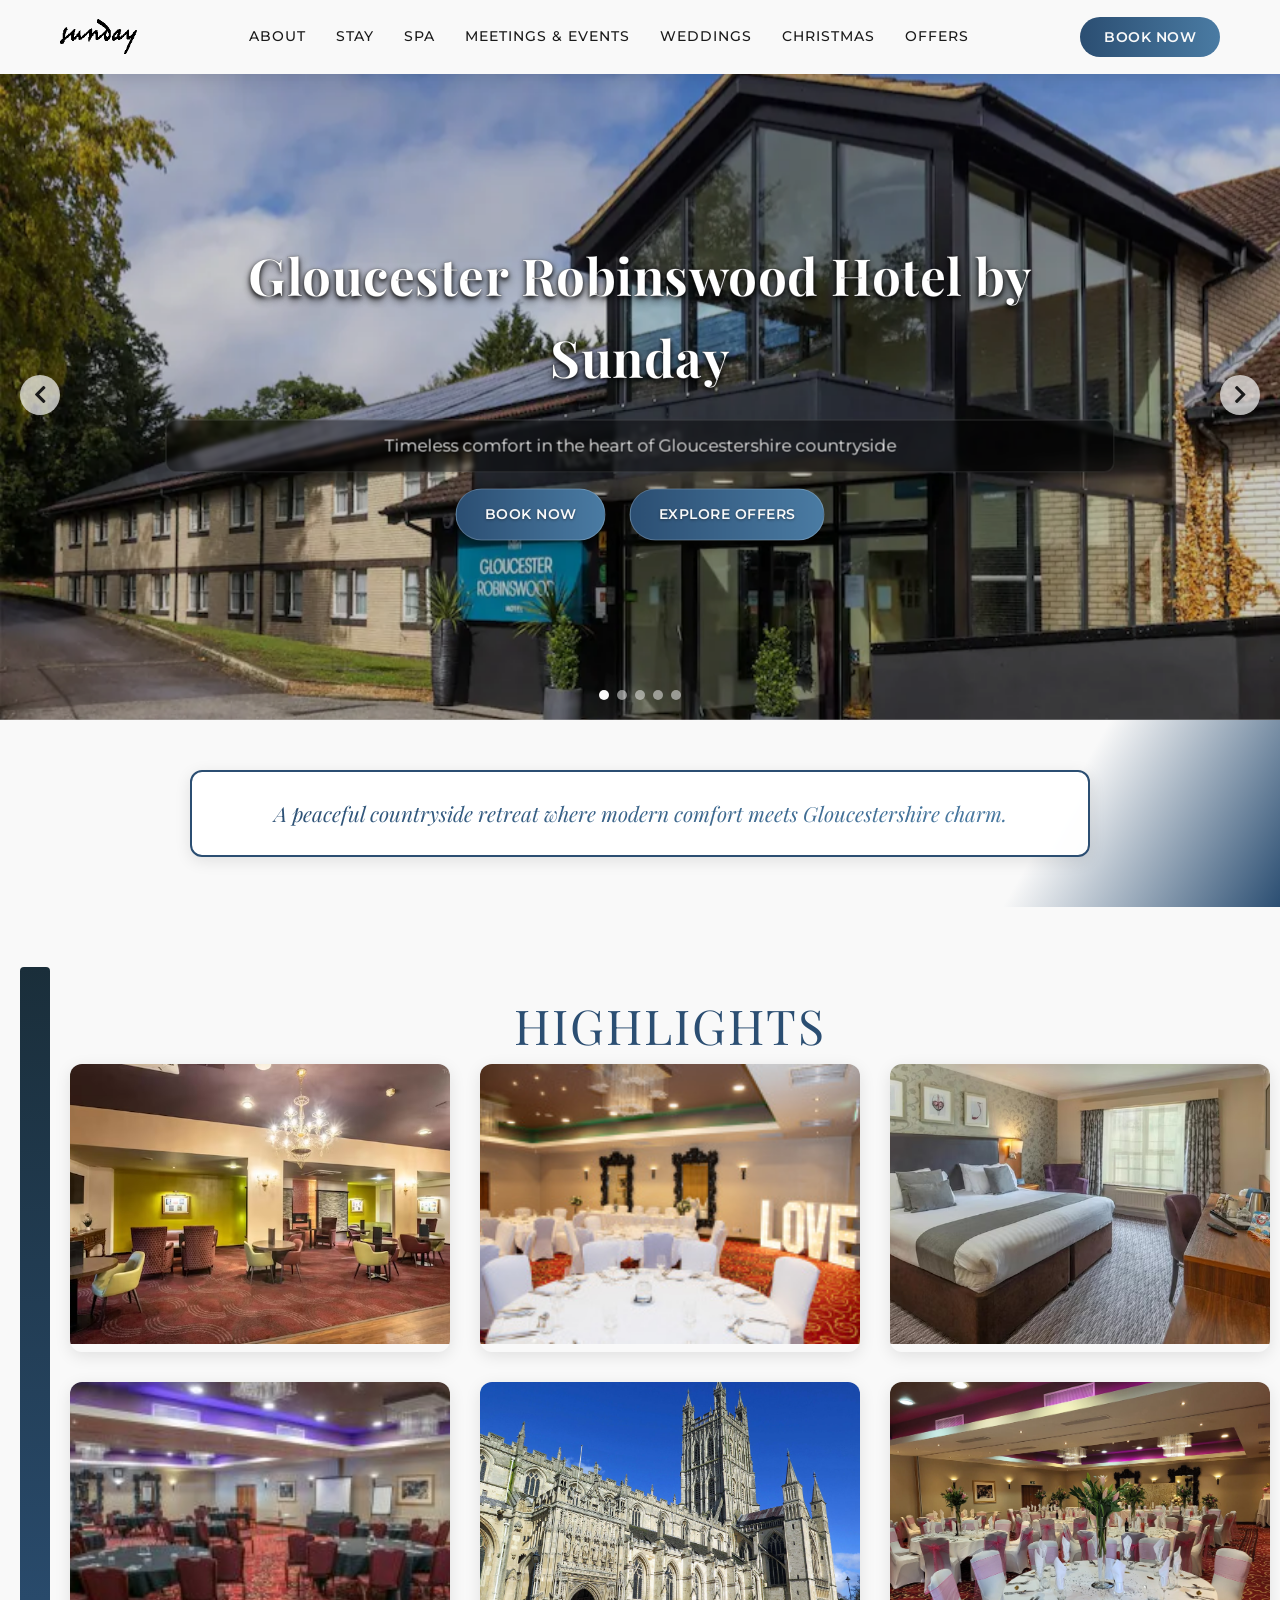
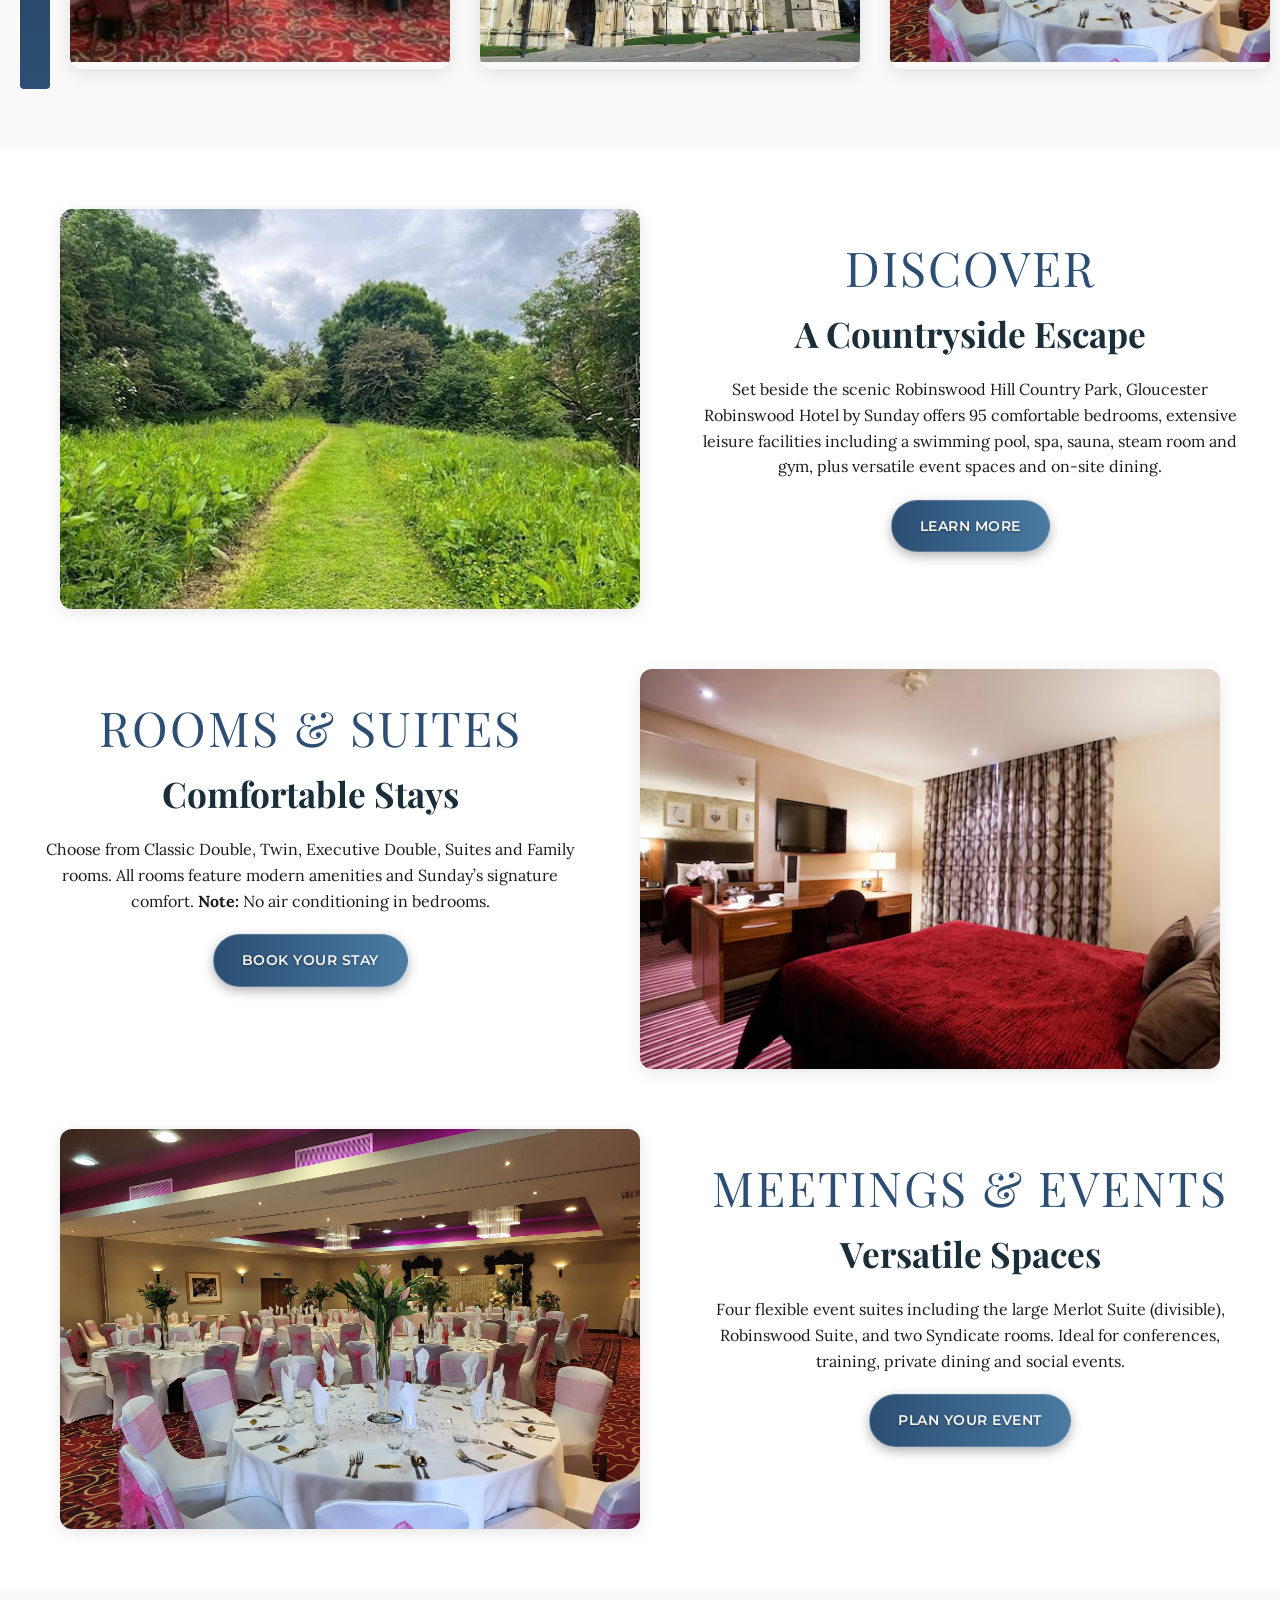
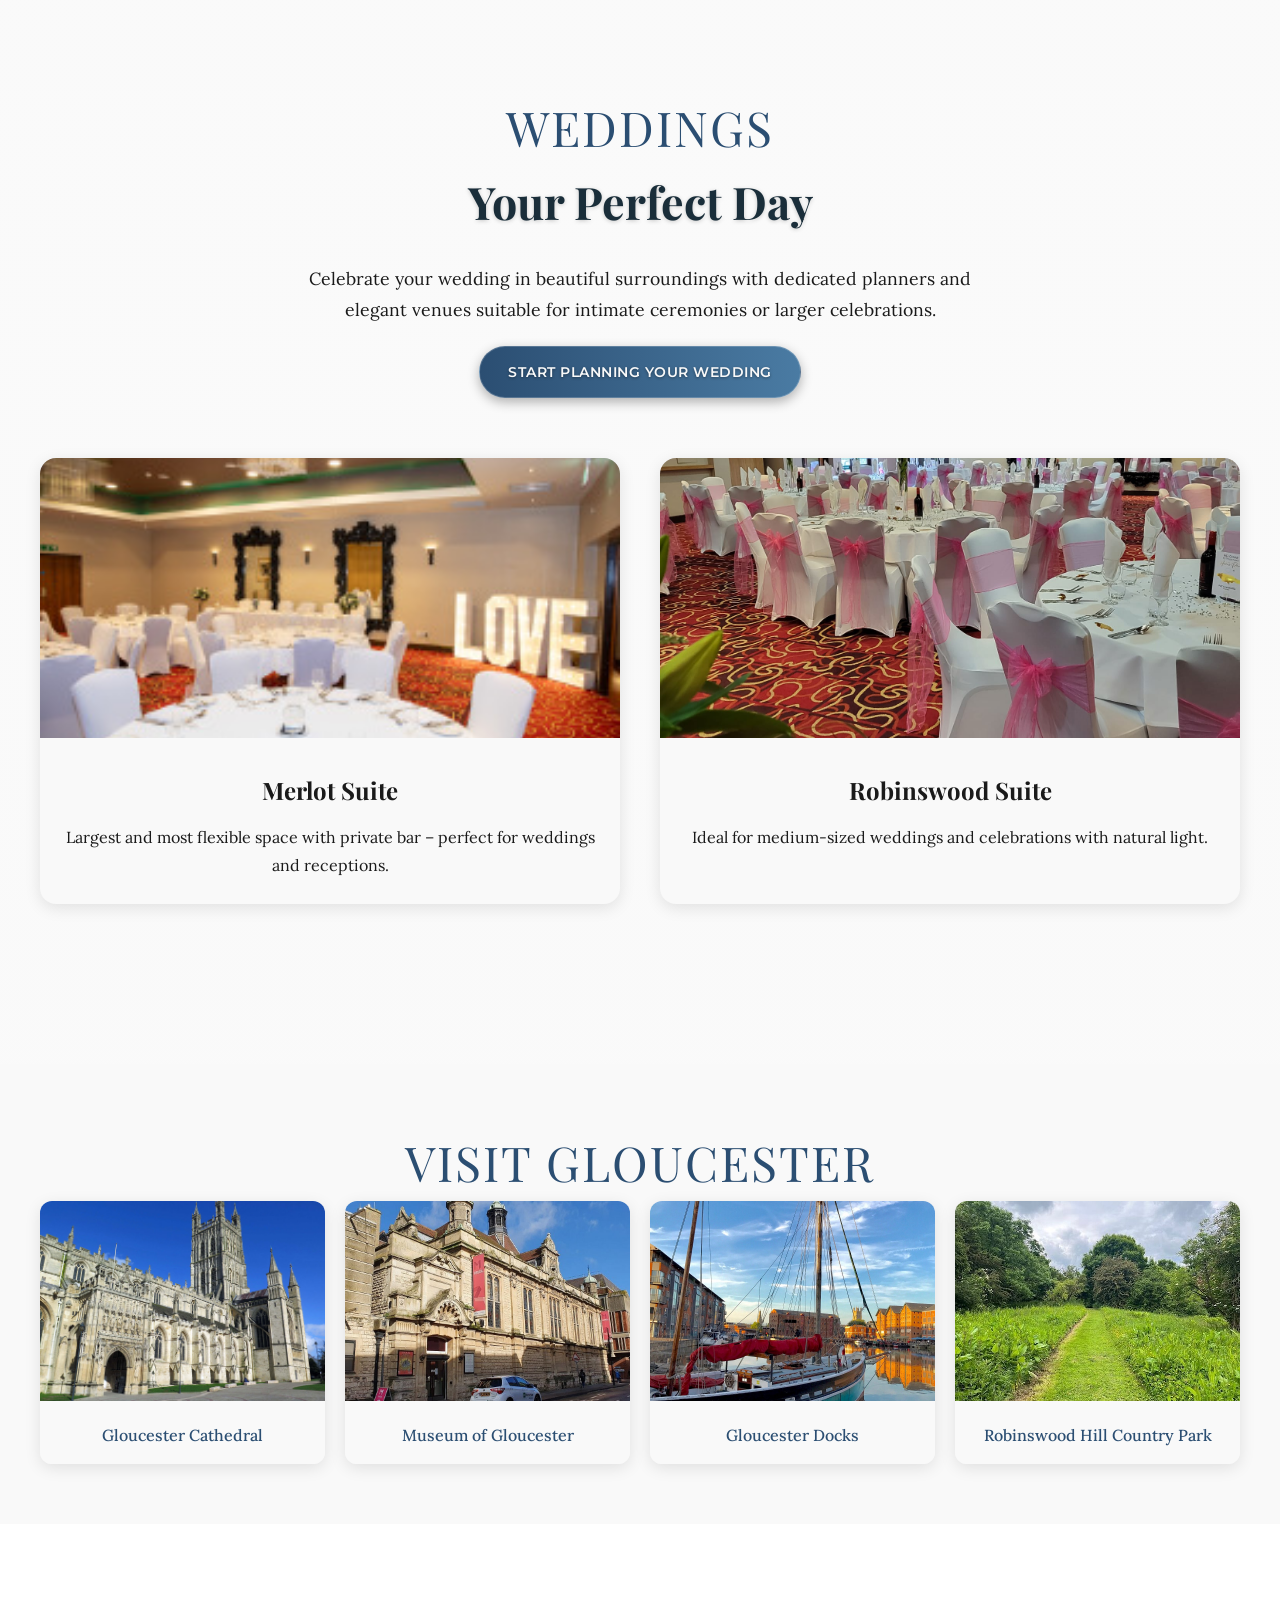
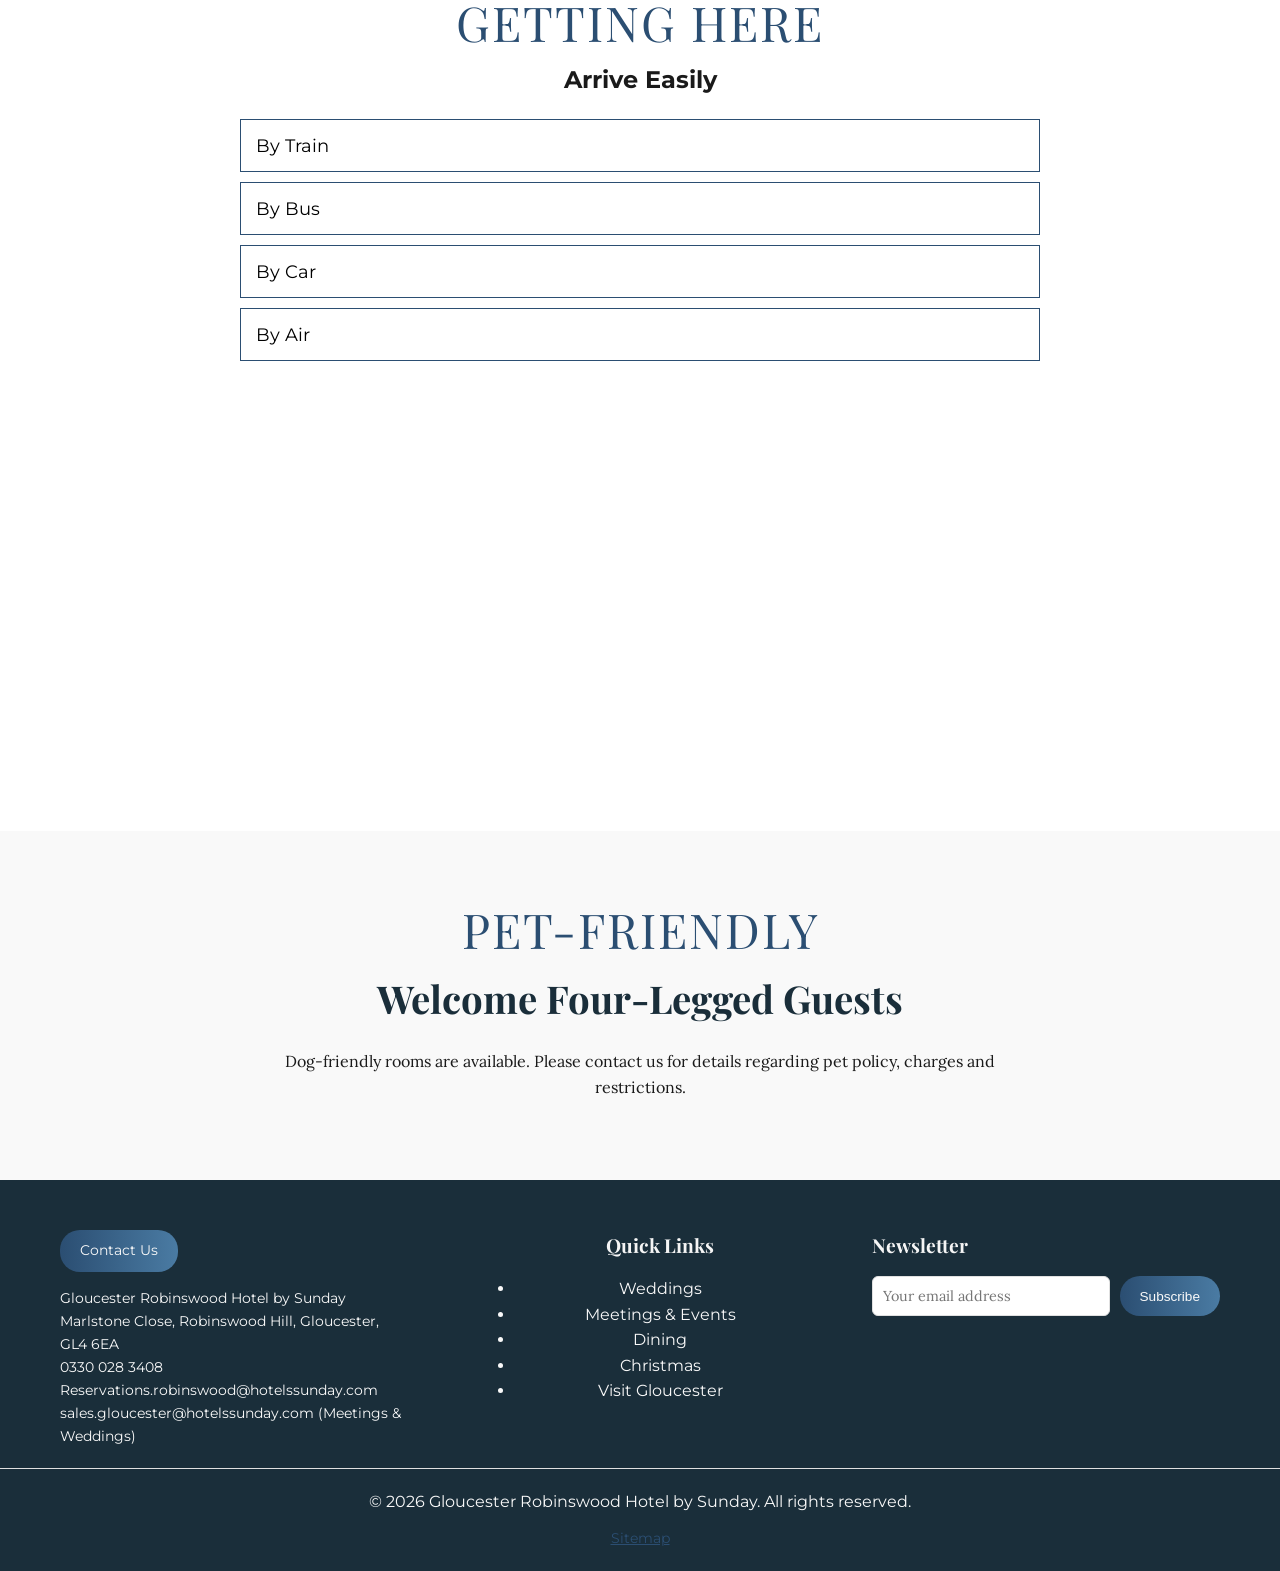
==== commit 82e717af: "update - 23/4" ====
--- a/index.html
+++ b/index.html
@@ -84,8 +84,8 @@
           "postalCode": "GL4 6EA",
           "addressCountry": "UK"
         },
-        "telephone": "+44 1452 525 555",
-        "email": "reservation.gloucester@hotelssunday.com",
+        "telephone": "0330 028 3408",
+        "email": "Reservations.robinswood@hotelssunday.com",
         "logo": "https://rougemonthotel.booksundays.com/images/favicon.ico",
         "url": "https://robinswoodhotel.booksundays.com/",
         "image": "https://rougemonthotel.booksundays.com/images/exeter-cathedral-view.jpg",
@@ -106,13 +106,15 @@
     <header class="site-header">
       <div class="header-container">
         <div class="logo">
-          <a href="index.html"
-            ><img
+          <a href="index.html">
+            <img
               src="images/output-onlinepngtools.png"
               alt="Gloucester Robinswood Hotel by Sunday Logo"
               loading="lazy"
-          /></a>
-        </div>
+            />
+          </a>
+        </div>
+
         <div class="nav-container">
           <nav class="main-navigation" aria-label="Main Navigation">
             <ul class="nav-menu">
@@ -123,9 +125,9 @@
                 <ul class="dropdown-menu" aria-label="About submenu">
                   <li><a href="about.html">Our Story</a></li>
                   <li><a href="contact.html">Contact Us</a></li>
-                  <!-- <li><a href="pet-policy.html">Pet Policy</a></li> -->
                   <li><a href="gallery.html">Gallery</a></li>
                   <li><a href="explore.html">Visit Gloucester</a></li>
+                  <li><a href="dining.html">Dining</a></li>
                 </ul>
               </li>
               <li class="has-dropdown">
@@ -136,13 +138,15 @@
                   <li><a href="rooms.html">Rooms & Suites</a></li>
                 </ul>
               </li>
-              <li><a href="dining.html">Dining</a></li>
+              <li><a href="spa.html">Spa</a></li>
               <li><a href="meetings.html">Meetings & Events</a></li>
               <li><a href="weddings.html">Weddings</a></li>
               <li><a href="christmas.html">Christmas</a></li>
+              <li><a href="offers.html">Offers</a></li>
             </ul>
           </nav>
         </div>
+
         <div class="nav-book">
           <a
             href="https://booking.emea.hkclients.com/index.html#/booking/search?pc=ENERR003&property_id=3be626f1-9f3f-45f9-8170-609f9473817e&url=https://www.oyorooms.com/gb/291853/"
@@ -150,6 +154,7 @@
             >Book Now</a
           >
         </div>
+
         <div
           class="mobile-menu-toggle"
           role="button"
@@ -561,9 +566,9 @@
           <address>
             Gloucester Robinswood Hotel by Sunday<br />
             Marlstone Close, Robinswood Hill, Gloucester, GL4 6EA<br />
-            <a href="tel:+441452525555">+44 1452 525 555</a><br />
-            <a href="mailto:reservation.gloucester@hotelssunday.com"
-              >reservation.gloucester@hotelssunday.com</a
+            <a href="tel:+4403300283408">0330 028 3408</a><br />
+            <a href="mailto:Reservations.robinswood@hotelssunday.com"
+              >Reservations.robinswood@hotelssunday.com</a
             ><br />
             <a href="mailto:sales.gloucester@hotelssunday.com"
               >sales.gloucester@hotelssunday.com</a
